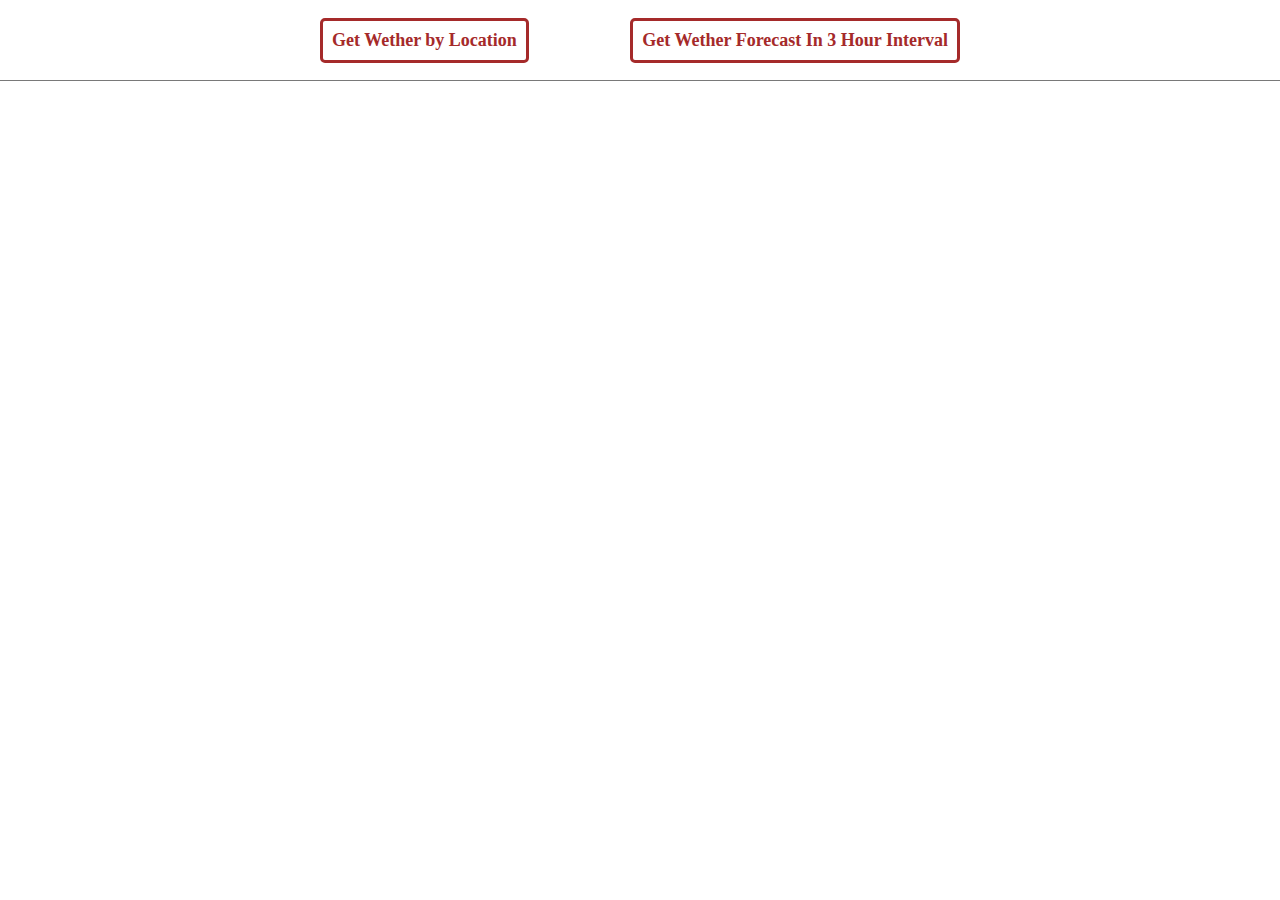
==== dice-assignment-frontend/index.html @ c42ed111 "renamed many things" ====
<!DOCTYPE html>
<html lang="en">
<head>
    <meta charset="UTF-8">
    <meta name="viewport" content="width=device-width, initial-scale=1.0">
    <title>Document</title>
    <link rel="stylesheet" href="./style/root.css">
    <link rel="stylesheet" href="./style/header.css">
</head>
<body>
    <header>
        <div>
            <a href="./summary-by-location.html">Get Wether by Location</a>
            <a href="./three-thour-forecast.html">Get Wether Forecast In 3 Hour Interval</a>
        </div>
    </header>
</body>
</html>
---- dice-assignment-frontend/style/root.css ----
* {
    margin: 0;
    padding: 0;
}
---- dice-assignment-frontend/style/header.css ----
header {
    border-bottom: 1px solid #797979;
    margin-bottom: 2.5em;
}

header > div {
    margin: auto;
    width: 50%;
    height: 5em;
    display: flex;
    justify-content: space-between;
    align-items: center;
}

header > div > a {
    font-size: large;
    font-weight: bold;
    text-decoration: none;
    border: 3px solid brown;
    border-radius: 5px;
    padding: 0.5em;
    color: brown;
}

header > div > a:hover {
    background-color: brown;
    color: white;
}
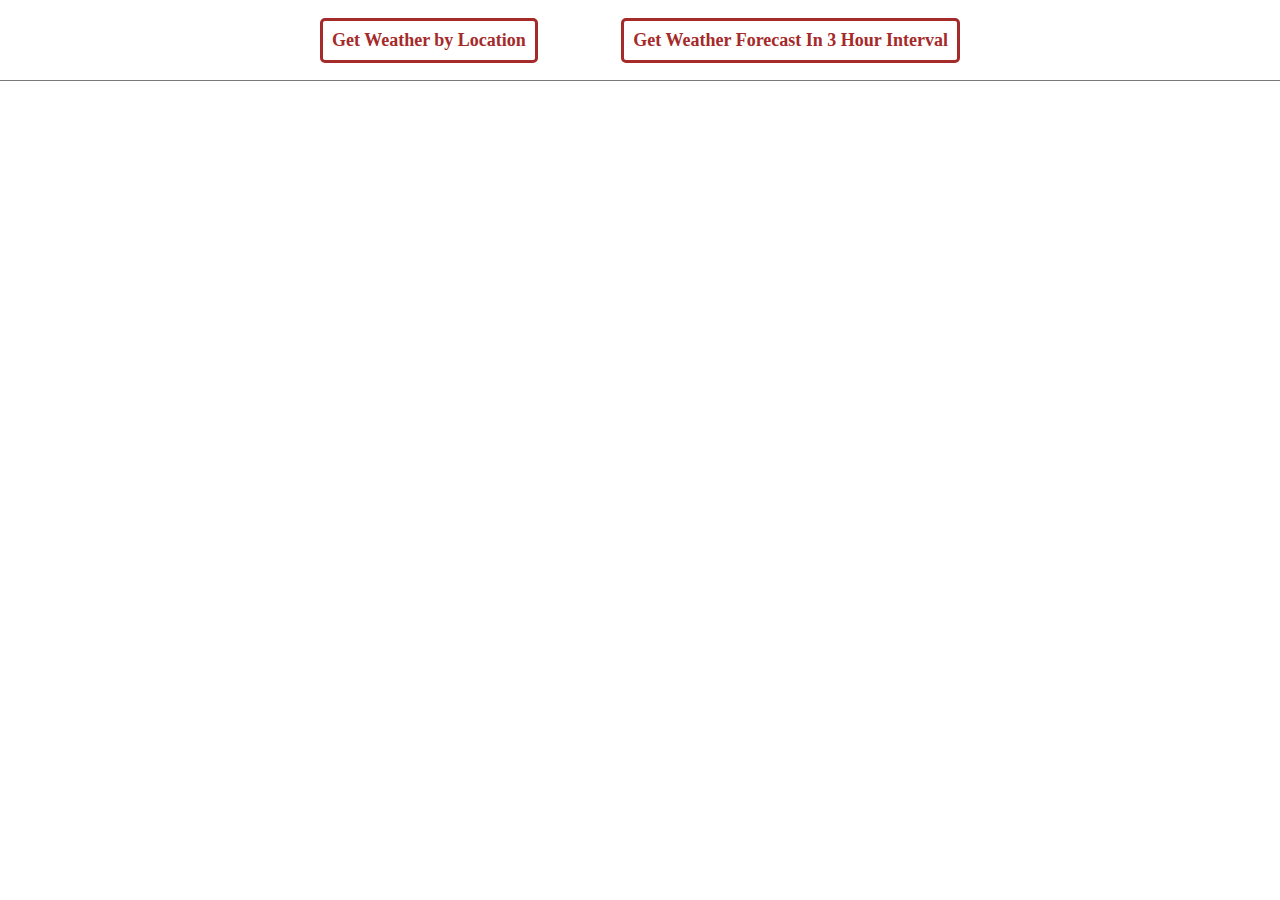
==== commit d3f99b1b: "corrected weather spelling and changed date format" ====
--- a/dice-assignment-frontend/index.html
+++ b/dice-assignment-frontend/index.html
@@ -10,8 +10,8 @@
 <body>
     <header>
         <div>
-            <a href="./summary-by-location.html">Get Wether by Location</a>
-            <a href="./three-thour-forecast.html">Get Wether Forecast In 3 Hour Interval</a>
+            <a href="./summary-by-location.html">Get Weather by Location</a>
+            <a href="./three-thour-forecast.html">Get Weather Forecast In 3 Hour Interval</a>
         </div>
     </header>
 </body>
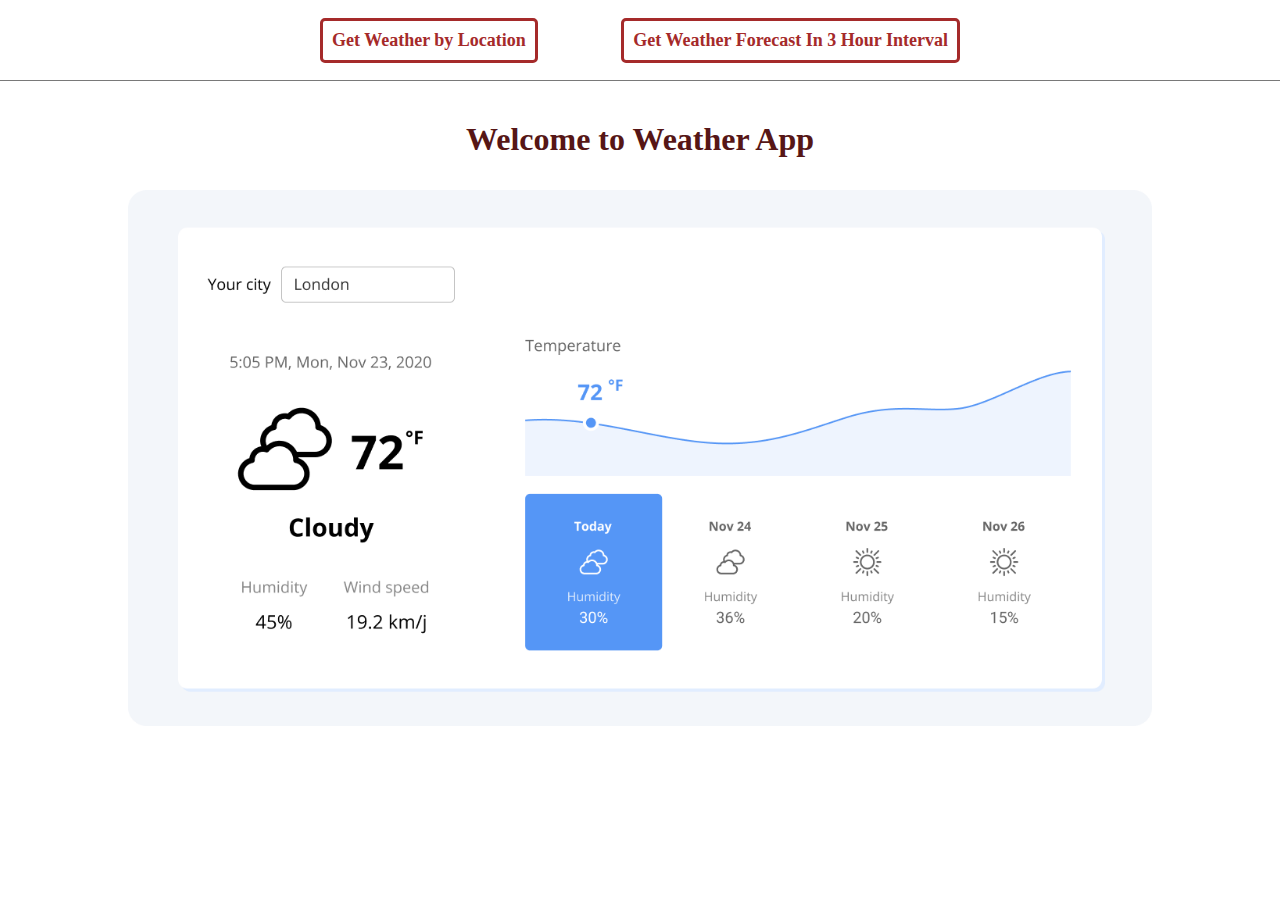
==== commit edf0d56c: "Added home page welcome message and image" ====
--- a/dice-assignment-frontend/index.html
+++ b/dice-assignment-frontend/index.html
@@ -6,6 +6,8 @@
     <title>Document</title>
     <link rel="stylesheet" href="./style/root.css">
     <link rel="stylesheet" href="./style/header.css">
+    <link rel="stylesheet" href="./style/misc.css">
+    <link rel="stylesheet" href="./style/index.css">
 </head>
 <body>
     <header>
@@ -14,5 +16,7 @@
             <a href="./three-thour-forecast.html">Get Weather Forecast In 3 Hour Interval</a>
         </div>
     </header>
+    <h1 id="title">Welcome to Weather App</h1>
+    <img src="./image/home.png" alt="Homepage Image">
 </body>
 </html>--- a/dice-assignment-frontend/style/misc.css
+++ b/dice-assignment-frontend/style/misc.css
@@ -0,0 +1,30 @@
+#title {
+    text-align: center;
+    margin: 1em 0em;
+    color: rgb(86, 22, 22);
+}
+
+form {
+    /* border: 1px solid black; */
+    width: 50%;
+    margin: auto;
+    display: flex;
+    align-items: center;
+    justify-content: space-around;
+}
+
+form > input {
+    height: 2em;
+    padding: 0.5em;
+}
+
+form > button {
+    padding: 0.6em 2em;
+    font-size: large;
+    font-weight: bolder;
+    color: white;
+    background-color: rgb(165, 42, 42);
+    border: none;
+    border-radius: 5px;
+    cursor: pointer;
+}--- a/dice-assignment-frontend/style/index.css
+++ b/dice-assignment-frontend/style/index.css
@@ -0,0 +1,5 @@
+img {
+    margin: auto;
+    display: block;
+    width: 80%;
+}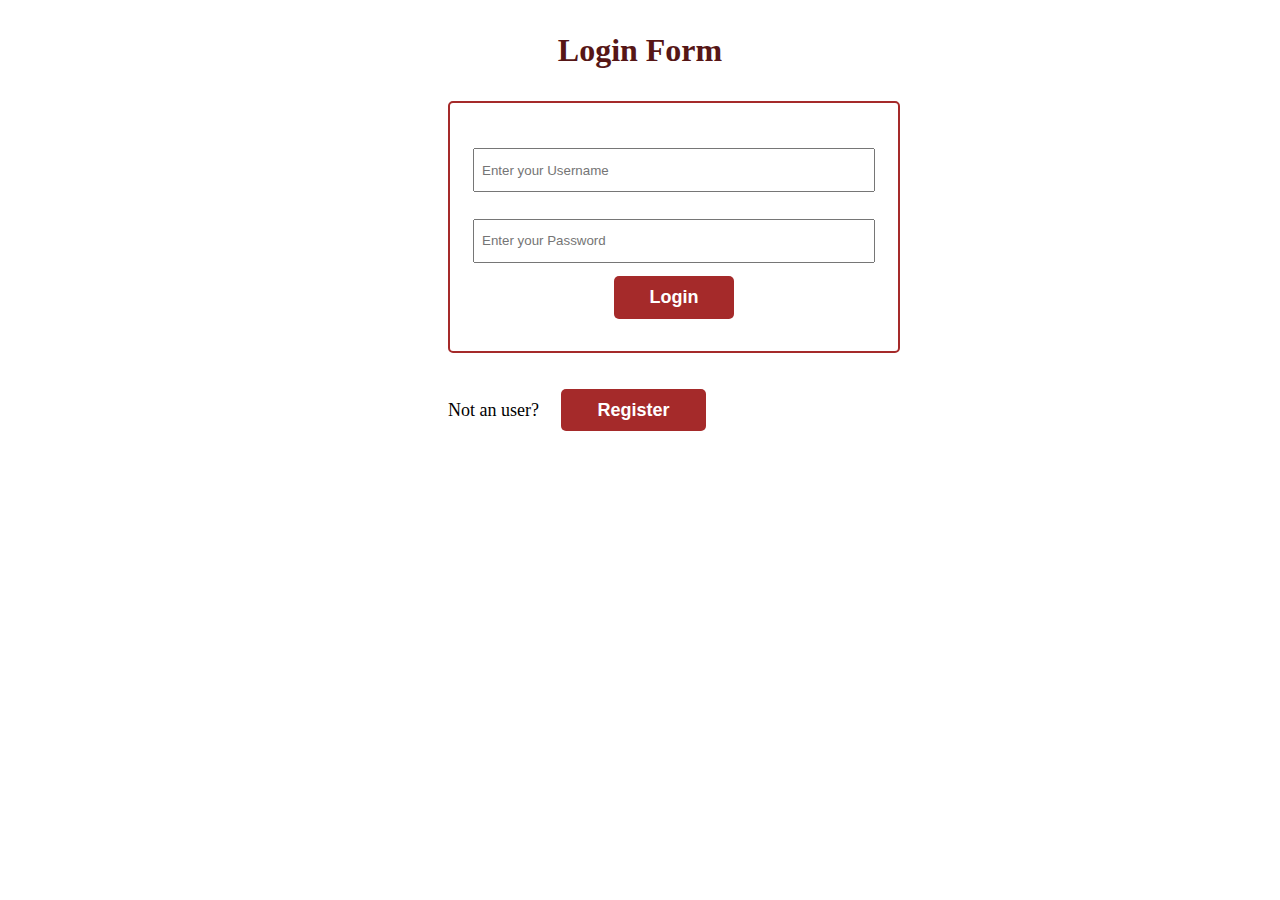
==== commit 93b75592: "added auth in frontend" ====
--- a/dice-assignment-frontend/index.html
+++ b/dice-assignment-frontend/index.html
@@ -14,9 +14,16 @@
         <div>
             <a href="./summary-by-location.html">Get Weather by Location</a>
             <a href="./three-thour-forecast.html">Get Weather Forecast In 3 Hour Interval</a>
+            <button id="logout">Logout</button>
         </div>
     </header>
     <h1 id="title">Welcome to Weather App</h1>
     <img src="./image/home.png" alt="Homepage Image">
 </body>
+<script src="./script/logout.js"></script>
+<script>
+    if (!localStorage.getItem("AUTH_TOKEN")) {
+        window.location.href = "./login-register.html";
+    }
+</script>
 </html>--- a/dice-assignment-frontend/style/header.css
+++ b/dice-assignment-frontend/style/header.css
@@ -12,7 +12,7 @@
     align-items: center;
 }
 
-header > div > a {
+header > div > a, header > div > button {
     font-size: large;
     font-weight: bold;
     text-decoration: none;
@@ -22,7 +22,8 @@
     color: brown;
 }
 
-header > div > a:hover {
+header > div > a:hover, header > div > button:hover {
     background-color: brown;
     color: white;
+    cursor: pointer;
 }